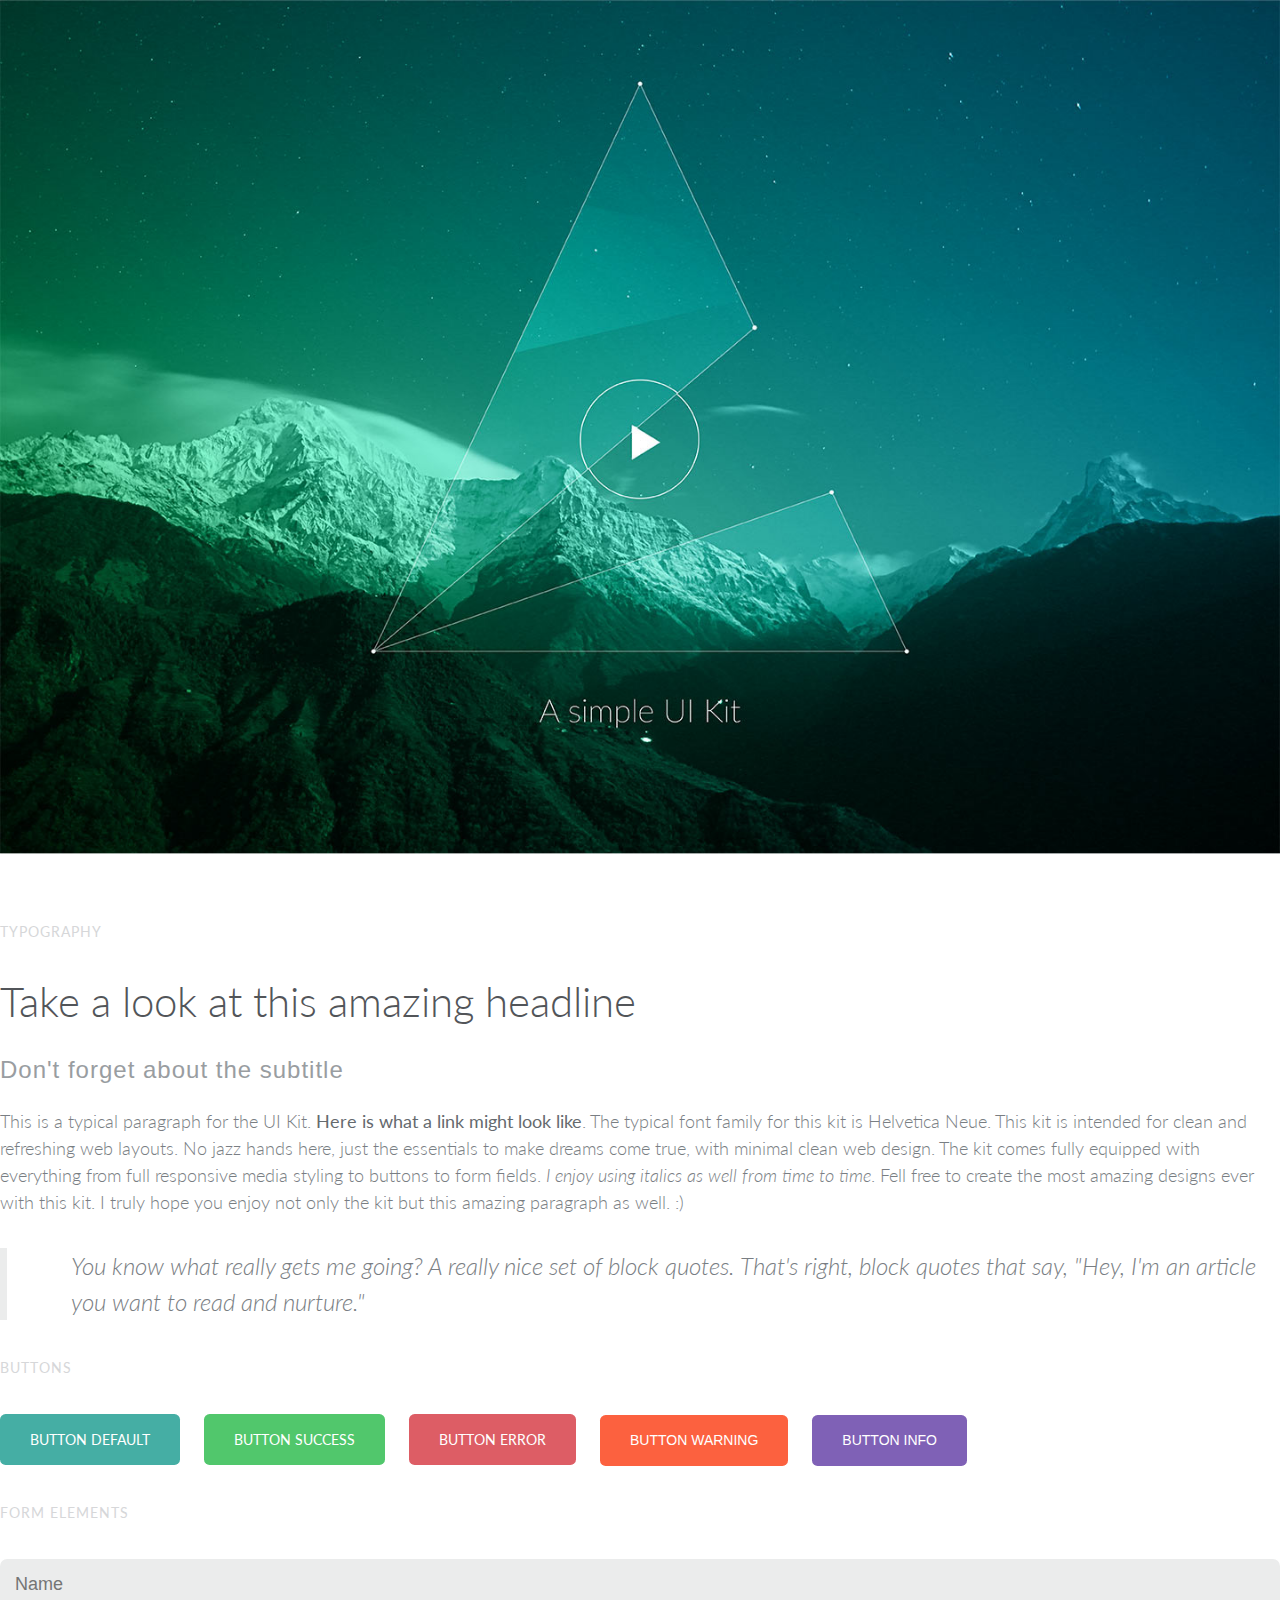
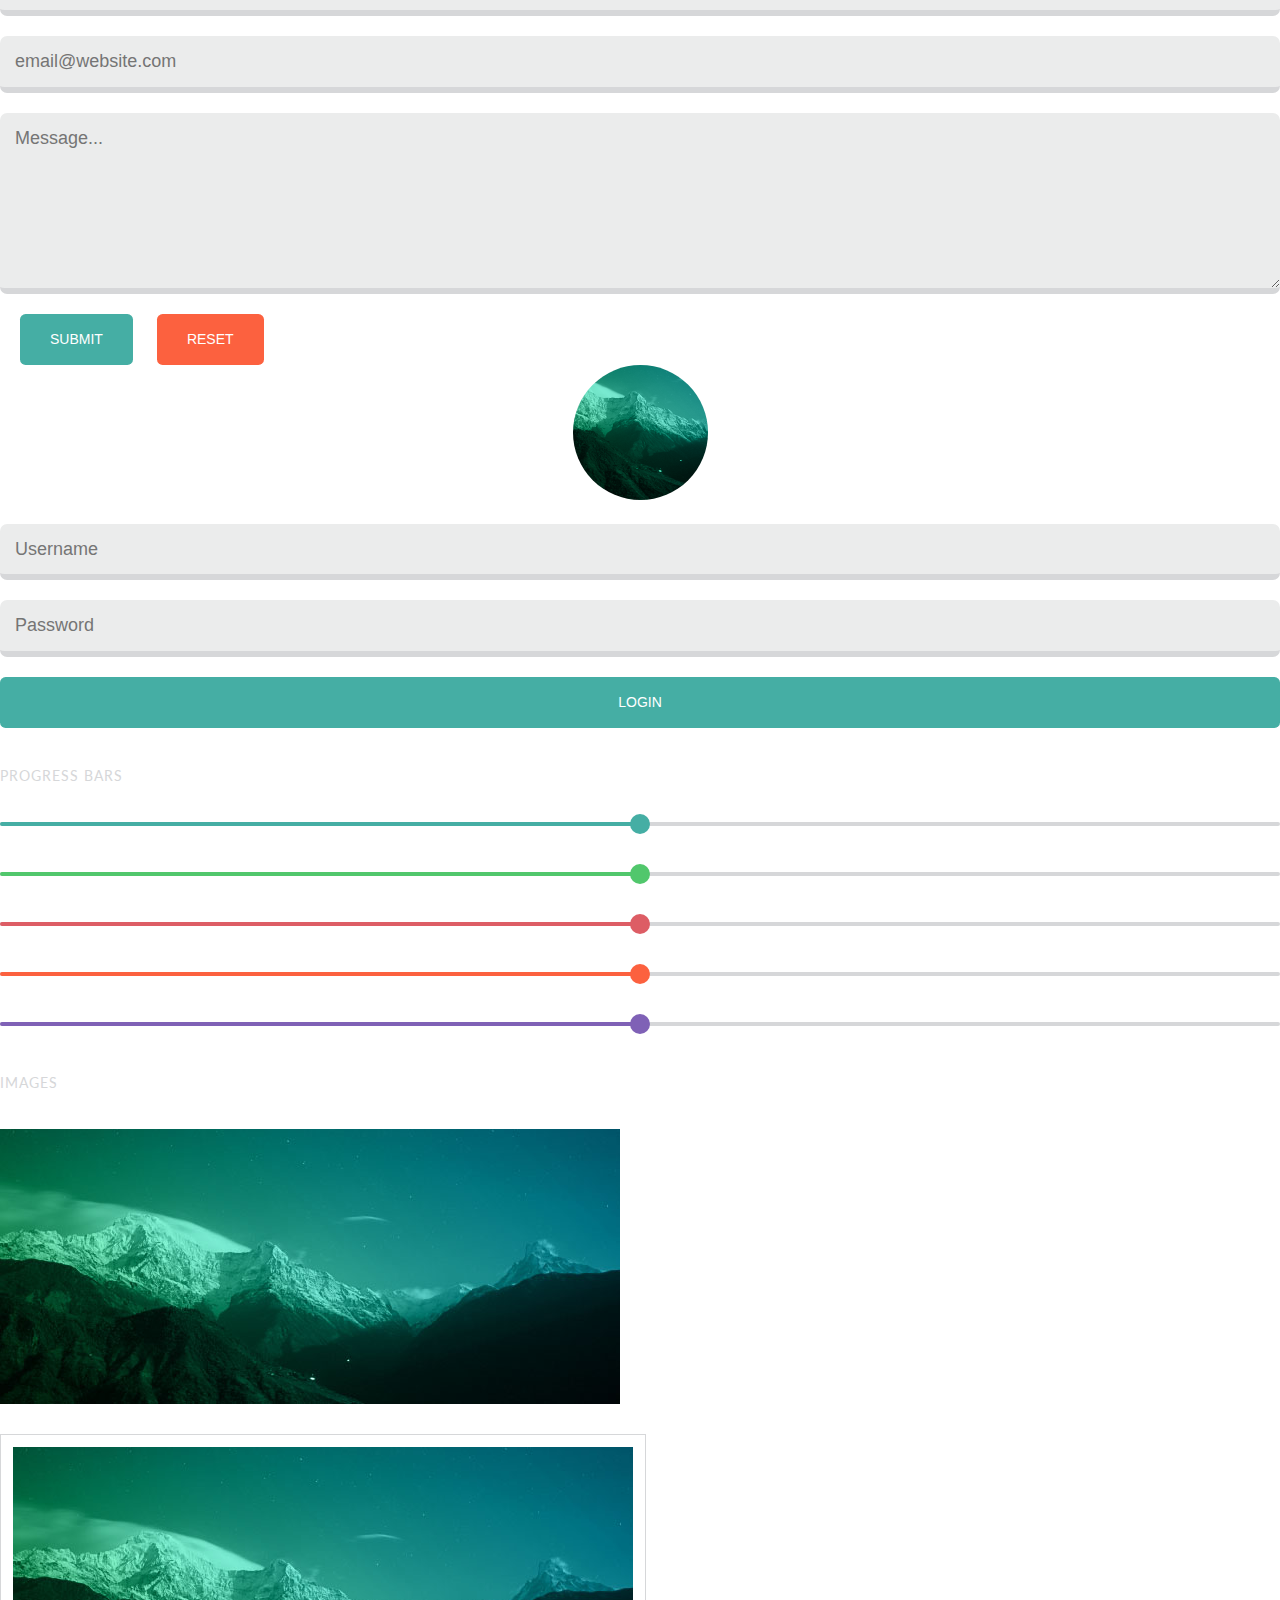
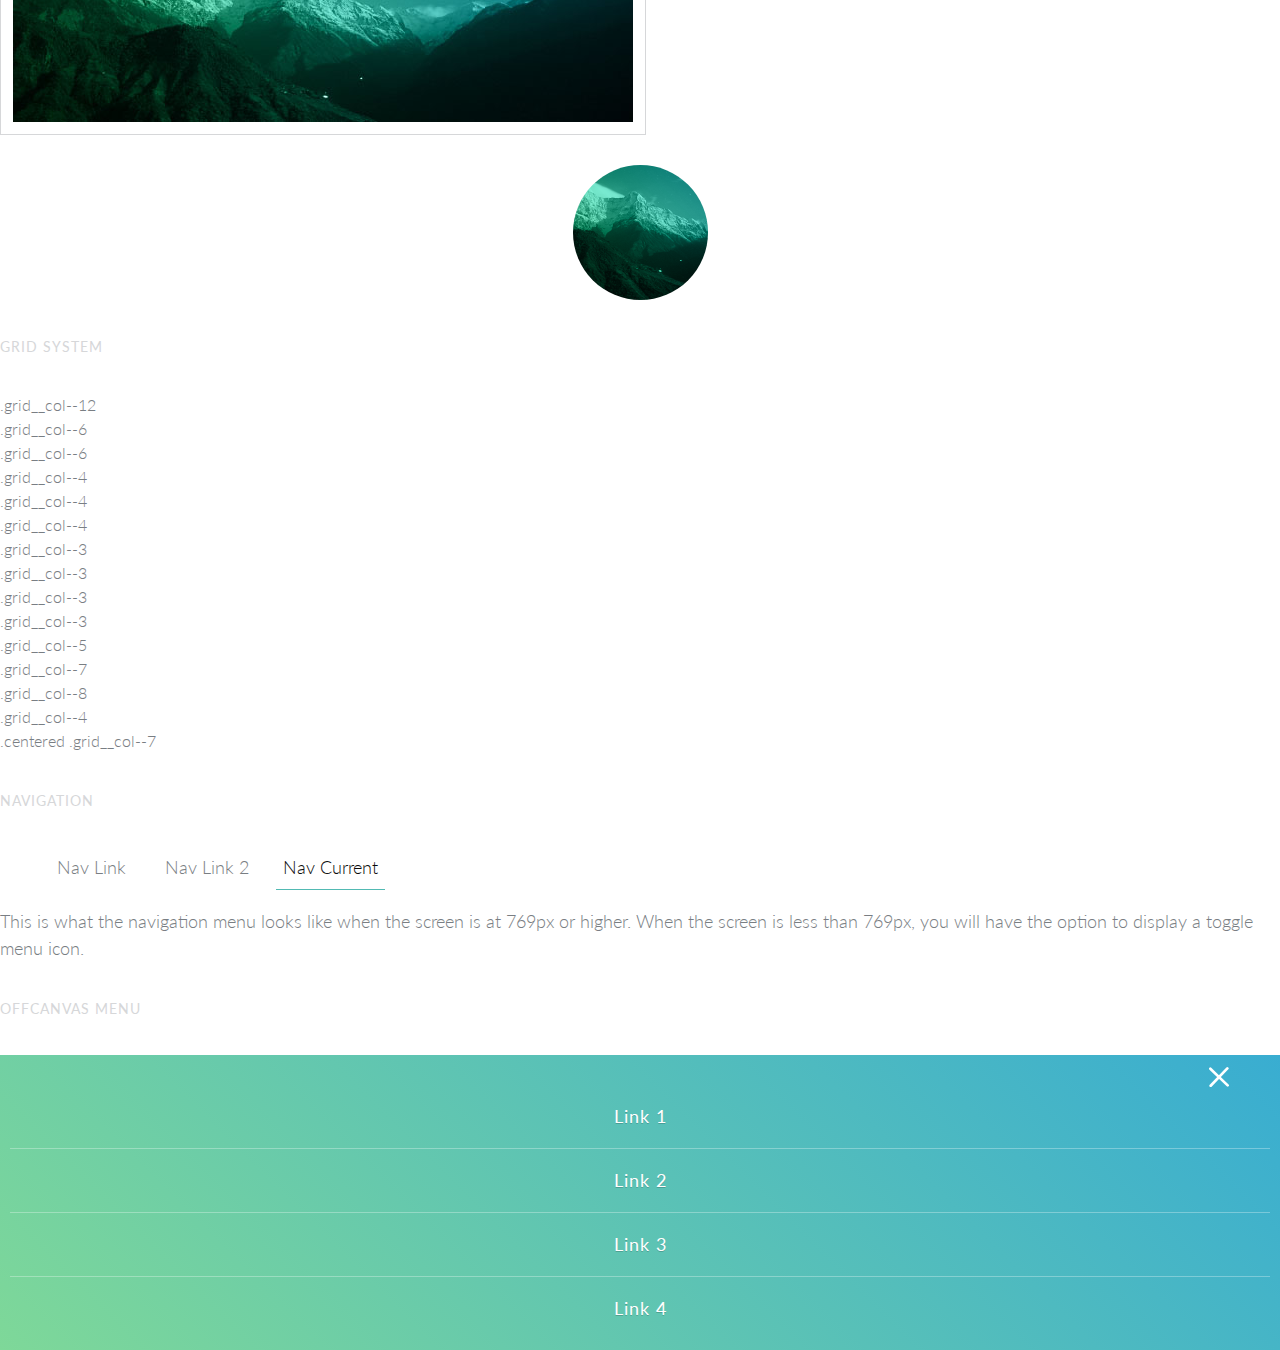
==== 4-compass/index.html @ 2707cbb0 "tp 4 compass : fichiers de demarrage du tp 3" ====
<!DOCTYPE html>
<html>
  <head>
    <title>Poly UI Kit</title>
    <meta name="viewport" content="width=device-width, initial-scale=1">
    <link rel="stylesheet" href="css/application.css">
    <link rel="shortcut icon" href="img/favicon.png">
  </head>
  <body>

    <div class="grid is-hidden-mobile">
      <div class="grid__col--12">
        <img class="img--hero" src="img/hero.jpg" alt="Poly - A simple UI Kit">
      </div>
    </div>

    <h4 id="type" class="grid">Typography</h4>

    <div class="grid">
      <div class="centered grid__col--8">
        <h1 class="headline-primary--grouped">Take a look at this amazing headline</h1>
        <h2 class="headline-secondary--grouped">Don't forget about the subtitle</h2>
        <p>This is a typical paragraph for the UI Kit. <a href="#">Here is what a link might look like</a>. The typical font family for this kit is Helvetica Neue.  This kit is intended for clean and refreshing web layouts. No jazz hands here, just the essentials to make dreams come true, with minimal clean web design. The kit comes fully equipped with everything from full responsive media styling to buttons to form fields. <em>I enjoy using italics as well from time to time</em>. Fell free to create the most amazing designs ever with this kit. I truly hope you enjoy not only the kit but this amazing paragraph as well. :)</p>
        <blockquote>You know what really gets me going? A really nice set of block quotes.  That's right, block quotes that say, "Hey, I'm an article you want to read and nurture."</blockquote>
      </div>
    </div>

    <h4 id="buttons" class="grid">Buttons</h4>

    <div class="grid">
      <div class="grid__col--12">
        <a class="btn--default" href="#">Button Default</a>
        <a class="btn--success" href="#">Button Success</a>
        <a class="btn--error" href="#">Button Error</a>
        <button class="btn--warning">Button Warning</button>
        <button class="btn--info">Button Info</button>
      </div>
    </div>

    <h4 id="forms" class="grid">Form Elements</h4>

    <div class="grid">
      <div class="grid__col--7">
        <form class="form">
          <label class="form__label--hidden" for="name">Name:</label>
          <input class="form__input" type="text" id="name" placeholder="Name">

           <label class="form__label--hidden" for="email">Email:</label>
           <input class="form__input" type="email" id="email" placeholder="email@website.com">

           <label class="form__label--hidden" for="msg">Message:</label>
           <textarea class="form__input" id="msg" placeholder="Message..." rows="7"></textarea>

           <input class="btn--default" type="submit" value="Submit">
           <input class="btn--warning" type="reset" value="Reset">
        </form>
      </div>
      <div class="grid__col--4">
        <img class="img--avatar" src="img/avatar.png" alt="Avatar">
        <form>
          <label class="form__label--hidden" for="username">Username:</label>
          <input class="form__input" type="text" id="username" placeholder="Username">
          <label class="form__label--hidden" for="password">Password:</label>
          <input class="form__input" type="password" id="password" placeholder="Password">
          <input class="form__btn" type="submit" value="Login">
        </form>
      </div>
    </div>

    <h4 id="progbars" class="grid">Progress Bars</h4>

    <div class="grid">
      <div class="grid__col--12">
        <div class="progbar">
          <span class="progbar__status--default"></span>
        </div>
        <div class="progbar">
          <span class="progbar__status--success"></span>
        </div>
        <div class="progbar">
          <span class="progbar__status--error"></span>
        </div>
        <div class="progbar">
          <span class="progbar__status--warning"></span>
        </div>
        <div class="progbar">
          <span class="progbar__status--info"></span>
        </div>
      </div>
    </div>

    <h4 id="images" class="grid">Images</h4>

    <div class="grid">
      <div class="grid__col--5">
        <img src="img/sample.jpg" alt="sample image">
      </div>
      <div class="grid__col--5">
        <img class="img--wrap" src="img/sample.jpg" alt="sample image">
      </div>
      <div class="grid__col--2">
        <img class="img--avatar" src="img/avatar.png" alt="Avatar">
      </div>
    </div>

    <h4 id="grid" class="grid">Grid System</h4>

    <div class="theme__poly">
      <div class="grid">
        <div class="grid__col--12">.grid__col--12</div>
      </div>
      <div class="grid">
        <div class="grid__col--6">.grid__col--6</div>
        <div class="grid__col--6">.grid__col--6</div>
      </div>
      <div class="grid">
        <div class="grid__col--4">.grid__col--4</div>
        <div class="grid__col--4">.grid__col--4</div>
        <div class="grid__col--4">.grid__col--4</div>
      </div>
      <div class="grid">
        <div class="grid__col--3">.grid__col--3</div>
        <div class="grid__col--3">.grid__col--3</div>
        <div class="grid__col--3">.grid__col--3</div>
        <div class="grid__col--3">.grid__col--3</div>
      </div>
      <div class="grid">
        <div class="grid__col--5">.grid__col--5</div>
        <div class="grid__col--7">.grid__col--7</div>
      </div>
      <div class="grid">
        <div class="grid__col--8">.grid__col--8</div>
        <div class="grid__col--4">.grid__col--4</div>
      </div>
      <div class="grid">
        <div class="centered grid__col--7">.centered .grid__col--7</div>
      </div>
    </div>

    <div class="grid">
      <div class="grid__col--7">
        <h4 id="nav">Navigation</h4>
        <ul class="nav" role="navigation">
          <li class="nav__item"><a href="#">Nav Link</a></li>
          <li class="nav__item"><a href="#">Nav Link 2</a>
          <li class="nav__item--current"><a href="#">Nav Current</a></li>
        </ul>
        <p>This is what the navigation menu looks like when the screen is at 769px or higher. When the screen is less than 769px, you will have the option to display a toggle menu icon.</p>
      </div>

      <div class="grid__col--4">
        <h4>Offcanvas Menu</h4>
        <div class="offcanvas">
          <span class="icn--close">
            <b class="srt">close</b>
          </span>
          <ul class="menu" role="navigation">
            <a class="menu__link" href="#">Link 1</a>
            <a class="menu__link" href="#">Link 2</a>
            <a class="menu__link" href="#">Link 3</a>
            <a class="menu__link--end" href="#">Link 4</a>
          </ul>
        </div>
      </div>
    </div>

</html>
---- 4-compass/css/application.css ----
@charset "UTF-8";
/*! normalize.css v7.0.0 | MIT License | github.com/necolas/normalize.css */
/* Document
   ========================================================================== */
/**
 * 1. Correct the line height in all browsers.
 * 2. Prevent adjustments of font size after orientation changes in
 *    IE on Windows Phone and in iOS.
 */
@import url("http://fonts.googleapis.com/css?family=Lato:100,300,400,700,900");
html {
  line-height: 1.15;
  /* 1 */
  -ms-text-size-adjust: 100%;
  /* 2 */
  -webkit-text-size-adjust: 100%;
  /* 2 */ }

/* Sections
   ========================================================================== */
/**
 * Remove the margin in all browsers (opinionated).
 */
body {
  margin: 0; }

/**
 * Add the correct display in IE 9-.
 */
article,
aside,
footer,
header,
nav,
section {
  display: block; }

/**
 * Correct the font size and margin on `h1` elements within `section` and
 * `article` contexts in Chrome, Firefox, and Safari.
 */
h1 {
  font-size: 2em;
  margin: 0.67em 0; }

/* Grouping content
   ========================================================================== */
/**
 * Add the correct display in IE 9-.
 * 1. Add the correct display in IE.
 */
figcaption,
figure,
main {
  /* 1 */
  display: block; }

/**
 * Add the correct margin in IE 8.
 */
figure {
  margin: 1em 40px; }

/**
 * 1. Add the correct box sizing in Firefox.
 * 2. Show the overflow in Edge and IE.
 */
hr {
  box-sizing: content-box;
  /* 1 */
  height: 0;
  /* 1 */
  overflow: visible;
  /* 2 */ }

/**
 * 1. Correct the inheritance and scaling of font size in all browsers.
 * 2. Correct the odd `em` font sizing in all browsers.
 */
pre {
  font-family: monospace, monospace;
  /* 1 */
  font-size: 1em;
  /* 2 */ }

/* Text-level semantics
   ========================================================================== */
/**
 * 1. Remove the gray background on active links in IE 10.
 * 2. Remove gaps in links underline in iOS 8+ and Safari 8+.
 */
a {
  background-color: transparent;
  /* 1 */
  -webkit-text-decoration-skip: objects;
  /* 2 */ }

/**
 * 1. Remove the bottom border in Chrome 57- and Firefox 39-.
 * 2. Add the correct text decoration in Chrome, Edge, IE, Opera, and Safari.
 */
abbr[title] {
  border-bottom: none;
  /* 1 */
  text-decoration: underline;
  /* 2 */
  text-decoration: underline dotted;
  /* 2 */ }

/**
 * Prevent the duplicate application of `bolder` by the next rule in Safari 6.
 */
b,
strong {
  font-weight: inherit; }

/**
 * Add the correct font weight in Chrome, Edge, and Safari.
 */
b,
strong {
  font-weight: bolder; }

/**
 * 1. Correct the inheritance and scaling of font size in all browsers.
 * 2. Correct the odd `em` font sizing in all browsers.
 */
code,
kbd,
samp {
  font-family: monospace, monospace;
  /* 1 */
  font-size: 1em;
  /* 2 */ }

/**
 * Add the correct font style in Android 4.3-.
 */
dfn {
  font-style: italic; }

/**
 * Add the correct background and color in IE 9-.
 */
mark {
  background-color: #ff0;
  color: #000; }

/**
 * Add the correct font size in all browsers.
 */
small {
  font-size: 80%; }

/**
 * Prevent `sub` and `sup` elements from affecting the line height in
 * all browsers.
 */
sub,
sup {
  font-size: 75%;
  line-height: 0;
  position: relative;
  vertical-align: baseline; }

sub {
  bottom: -0.25em; }

sup {
  top: -0.5em; }

/* Embedded content
   ========================================================================== */
/**
 * Add the correct display in IE 9-.
 */
audio,
video {
  display: inline-block; }

/**
 * Add the correct display in iOS 4-7.
 */
audio:not([controls]) {
  display: none;
  height: 0; }

/**
 * Remove the border on images inside links in IE 10-.
 */
img {
  border-style: none; }

/**
 * Hide the overflow in IE.
 */
svg:not(:root) {
  overflow: hidden; }

/* Forms
   ========================================================================== */
/**
 * 1. Change the font styles in all browsers (opinionated).
 * 2. Remove the margin in Firefox and Safari.
 */
button,
input,
optgroup,
select,
textarea {
  font-family: sans-serif;
  /* 1 */
  font-size: 100%;
  /* 1 */
  line-height: 1.15;
  /* 1 */
  margin: 0;
  /* 2 */ }

/**
 * Show the overflow in IE.
 * 1. Show the overflow in Edge.
 */
button,
input {
  /* 1 */
  overflow: visible; }

/**
 * Remove the inheritance of text transform in Edge, Firefox, and IE.
 * 1. Remove the inheritance of text transform in Firefox.
 */
button,
select {
  /* 1 */
  text-transform: none; }

/**
 * 1. Prevent a WebKit bug where (2) destroys native `audio` and `video`
 *    controls in Android 4.
 * 2. Correct the inability to style clickable types in iOS and Safari.
 */
button,
html [type="button"],
[type="reset"],
[type="submit"] {
  -webkit-appearance: button;
  /* 2 */ }

/**
 * Remove the inner border and padding in Firefox.
 */
button::-moz-focus-inner,
[type="button"]::-moz-focus-inner,
[type="reset"]::-moz-focus-inner,
[type="submit"]::-moz-focus-inner {
  border-style: none;
  padding: 0; }

/**
 * Restore the focus styles unset by the previous rule.
 */
button:-moz-focusring,
[type="button"]:-moz-focusring,
[type="reset"]:-moz-focusring,
[type="submit"]:-moz-focusring {
  outline: 1px dotted ButtonText; }

/**
 * Correct the padding in Firefox.
 */
fieldset {
  padding: 0.35em 0.75em 0.625em; }

/**
 * 1. Correct the text wrapping in Edge and IE.
 * 2. Correct the color inheritance from `fieldset` elements in IE.
 * 3. Remove the padding so developers are not caught out when they zero out
 *    `fieldset` elements in all browsers.
 */
legend {
  box-sizing: border-box;
  /* 1 */
  color: inherit;
  /* 2 */
  display: table;
  /* 1 */
  max-width: 100%;
  /* 1 */
  padding: 0;
  /* 3 */
  white-space: normal;
  /* 1 */ }

/**
 * 1. Add the correct display in IE 9-.
 * 2. Add the correct vertical alignment in Chrome, Firefox, and Opera.
 */
progress {
  display: inline-block;
  /* 1 */
  vertical-align: baseline;
  /* 2 */ }

/**
 * Remove the default vertical scrollbar in IE.
 */
textarea {
  overflow: auto; }

/**
 * 1. Add the correct box sizing in IE 10-.
 * 2. Remove the padding in IE 10-.
 */
[type="checkbox"],
[type="radio"] {
  box-sizing: border-box;
  /* 1 */
  padding: 0;
  /* 2 */ }

/**
 * Correct the cursor style of increment and decrement buttons in Chrome.
 */
[type="number"]::-webkit-inner-spin-button,
[type="number"]::-webkit-outer-spin-button {
  height: auto; }

/**
 * 1. Correct the odd appearance in Chrome and Safari.
 * 2. Correct the outline style in Safari.
 */
[type="search"] {
  -webkit-appearance: textfield;
  /* 1 */
  outline-offset: -2px;
  /* 2 */ }

/**
 * Remove the inner padding and cancel buttons in Chrome and Safari on macOS.
 */
[type="search"]::-webkit-search-cancel-button,
[type="search"]::-webkit-search-decoration {
  -webkit-appearance: none; }

/**
 * 1. Correct the inability to style clickable types in iOS and Safari.
 * 2. Change font properties to `inherit` in Safari.
 */
::-webkit-file-upload-button {
  -webkit-appearance: button;
  /* 1 */
  font: inherit;
  /* 2 */ }

/* Interactive
   ========================================================================== */
/*
 * Add the correct display in IE 9-.
 * 1. Add the correct display in Edge, IE, and Firefox.
 */
details,
menu {
  display: block; }

/*
 * Add the correct display in all browsers.
 */
summary {
  display: list-item; }

/* Scripting
   ========================================================================== */
/**
 * Add the correct display in IE 9-.
 */
canvas {
  display: inline-block; }

/**
 * Add the correct display in IE.
 */
template {
  display: none; }

/* Hidden
   ========================================================================== */
/**
 * Add the correct display in IE 10-.
 */
[hidden] {
  display: none; }

* {
  -moz-box-sizing: border-box;
  box-sizing: border-box; }

/**
 * Mon intégration
 */
body {
  font-family: 'Lato', 'Helvetica Neue', Helvetica, Arial, sans-serif;
  color: #797e83;
  line-height: 1.5;
  font-size: 16px;
  font-weight: 300; }

h4 {
  margin-top: 2.625em;
  margin-bottom: 2.57143em;
  color: #d6d7d9;
  text-transform: uppercase;
  letter-spacing: 1px;
  font-weight: 400;
  font-size: 0.875em; }

h1 {
  color: #525559;
  font-weight: 300;
  font-size: 2.625em;
  line-height: 1.09524;
  margin-top: 0; }

h2 {
  color: #999da1;
  letter-spacing: 1px;
  font-weight: 100;
  font-size: 1.5em;
  font-family: "Helvetica Neue", Helvetica, Arial, sans-serif; }

p {
  font-size: 1.125em; }

a {
  color: #656a6e;
  text-decoration: none;
  font-weight: 400; }

blockquote {
  margin: 1.33333em 0;
  padding: 0 0 0 5%;
  border-left: 0.33333em solid #ebecec;
  font-size: 1.5em;
  font-style: italic; }

.btn--default, .btn--success, .btn--error, .btn--warning, .btn--info {
  display: inline-block;
  line-height: 1.5;
  padding: 15px 30px;
  border: 0;
  border-radius: 0.4em;
  color: #fff;
  text-transform: uppercase;
  font-size: 0.875em;
  font-weight: 400;
  transition: opacity 0.3s;
  cursor: pointer; }
  .btn--default:hover, .btn--success:hover, .btn--error:hover, .btn--warning:hover, .btn--info:hover {
    opacity: .75; }
  .btn--default:nth-child(n+2), .btn--success:nth-child(n+2), .btn--error:nth-child(n+2), .btn--warning:nth-child(n+2), .btn--info:nth-child(n+2) {
    margin-left: 20px; }
.btn--default {
  background-color: #45aea4; }
.btn--success {
  background-color: #51c76c; }
.btn--error {
  background-color: #dd5d65; }
.btn--warning {
  background-color: #fc613f; }
.btn--info {
  background-color: #7f61b6; }

form .form__btn {
  display: inline-block;
  line-height: 1.5;
  padding: 15px 30px;
  border: 0;
  border-radius: 0.4em;
  color: #fff;
  text-transform: uppercase;
  font-size: 0.875em;
  font-weight: 400;
  transition: opacity 0.3s;
  cursor: pointer;
  background-color: #45aea4;
  width: 100%; }
  form .form__btn:hover {
    opacity: .75; }
form .form__label--hidden {
  display: none; }
form .form__input {
  font-weight: 300;
  display: block;
  padding: 15px;
  width: 100%;
  outline: 0;
  border: 0;
  font-size: 1.125em;
  margin-bottom: 1.11111em;
  border-bottom: 6px solid #d6d7d9;
  border-radius: 0.4em;
  background: #ebecec;
  color: black; }

.progbar {
  height: 4px;
  border-radius: 2px;
  background: #d6d7d9;
  position: relative;
  margin-bottom: 2.875em; }
  .progbar span {
    display: block;
    width: 50%;
    height: 100%;
    border-radius: inherit;
    position: relative; }
    .progbar span:after {
      display: block;
      content: '';
      position: absolute;
      width: 20px;
      height: 20px;
      border-radius: 50%;
      right: -10px;
      top: -8px; }
    .progbar span.progbar__status--default {
      background-color: #45aea4; }
      .progbar span.progbar__status--default::after {
        background-color: #45aea4; }
    .progbar span.progbar__status--success {
      background-color: #51c76c; }
      .progbar span.progbar__status--success:after {
        background-color: #51c76c; }
    .progbar span.progbar__status--error {
      background-color: #dd5d65; }
      .progbar span.progbar__status--error:after {
        background-color: #dd5d65; }
    .progbar span.progbar__status--warning {
      background-color: #fc613f; }
      .progbar span.progbar__status--warning:after {
        background-color: #fc613f; }
    .progbar span.progbar__status--info {
      background-color: #7f61b6; }
      .progbar span.progbar__status--info:after {
        background-color: #7f61b6; }

img {
  margin-bottom: 1.5em;
  max-width: 100%;
  height: auto; }
  img.img--wrap {
    border: 1px solid #d6d7d9;
    padding: 0.75em; }
  img.img--avatar {
    display: block;
    margin-left: auto;
    margin-right: auto;
    border-radius: 50%; }

.nav__item, .nav__item--current {
  display: inline-block;
  margin: 0 0.625em; }
  .nav__item a, .nav__item--current a {
    color: #797e83;
    font-weight: 300;
    text-align: center;
    font-size: 1.125em;
    display: block;
    padding: 0.4em;
    border-bottom: 1px solid transparent; }
    .nav__item a:hover, .nav__item--current a:hover {
      color: #0b0b0b;
      border-color: #52bab3; }

.nav__item--current a {
  color: #0b0b0b;
  border-color: #52bab3; }

.offcanvas {
  position: relative;
  padding: 0.625em;
  letter-spacing: 1px;
  background: #39add1;
  background: linear-gradient(45deg, rgba(94, 206, 127, 0.8) 0%, #39add1 100%); }
  .offcanvas .icn--close {
    line-height: 0;
    cursor: pointer;
    background-image: url(../img/icn-close.svg);
    background-repeat: no-repeat;
    width: 20px;
    height: 20px;
    display: block;
    position: absolute;
    right: 4%;
    top: 4%; }
    .offcanvas .icn--close .srt {
      border: 0;
      clip: rect(0 0 0 0);
      height: 1px;
      margin: -1px;
      overflow: hidden;
      padding: 0;
      position: absolute;
      width: 1px; }
  .offcanvas ul, .offcanvas li {
    margin: 0;
    padding: 0;
    list-style-type: none; }
  .offcanvas .menu {
    margin-top: 1.25em; }
    .offcanvas .menu .menu__link {
      border-bottom: solid 1px rgba(255, 255, 255, 0.3); }
    .offcanvas .menu .menu__link, .offcanvas .menu .menu__link--end {
      display: block;
      padding-top: 1em;
      padding-bottom: 1em;
      color: #fff;
      text-align: center;
      text-shadow: 0 1px rgba(11, 11, 11, 0.2);
      font-size: 1.125em; }

/*# sourceMappingURL=application.css.map */
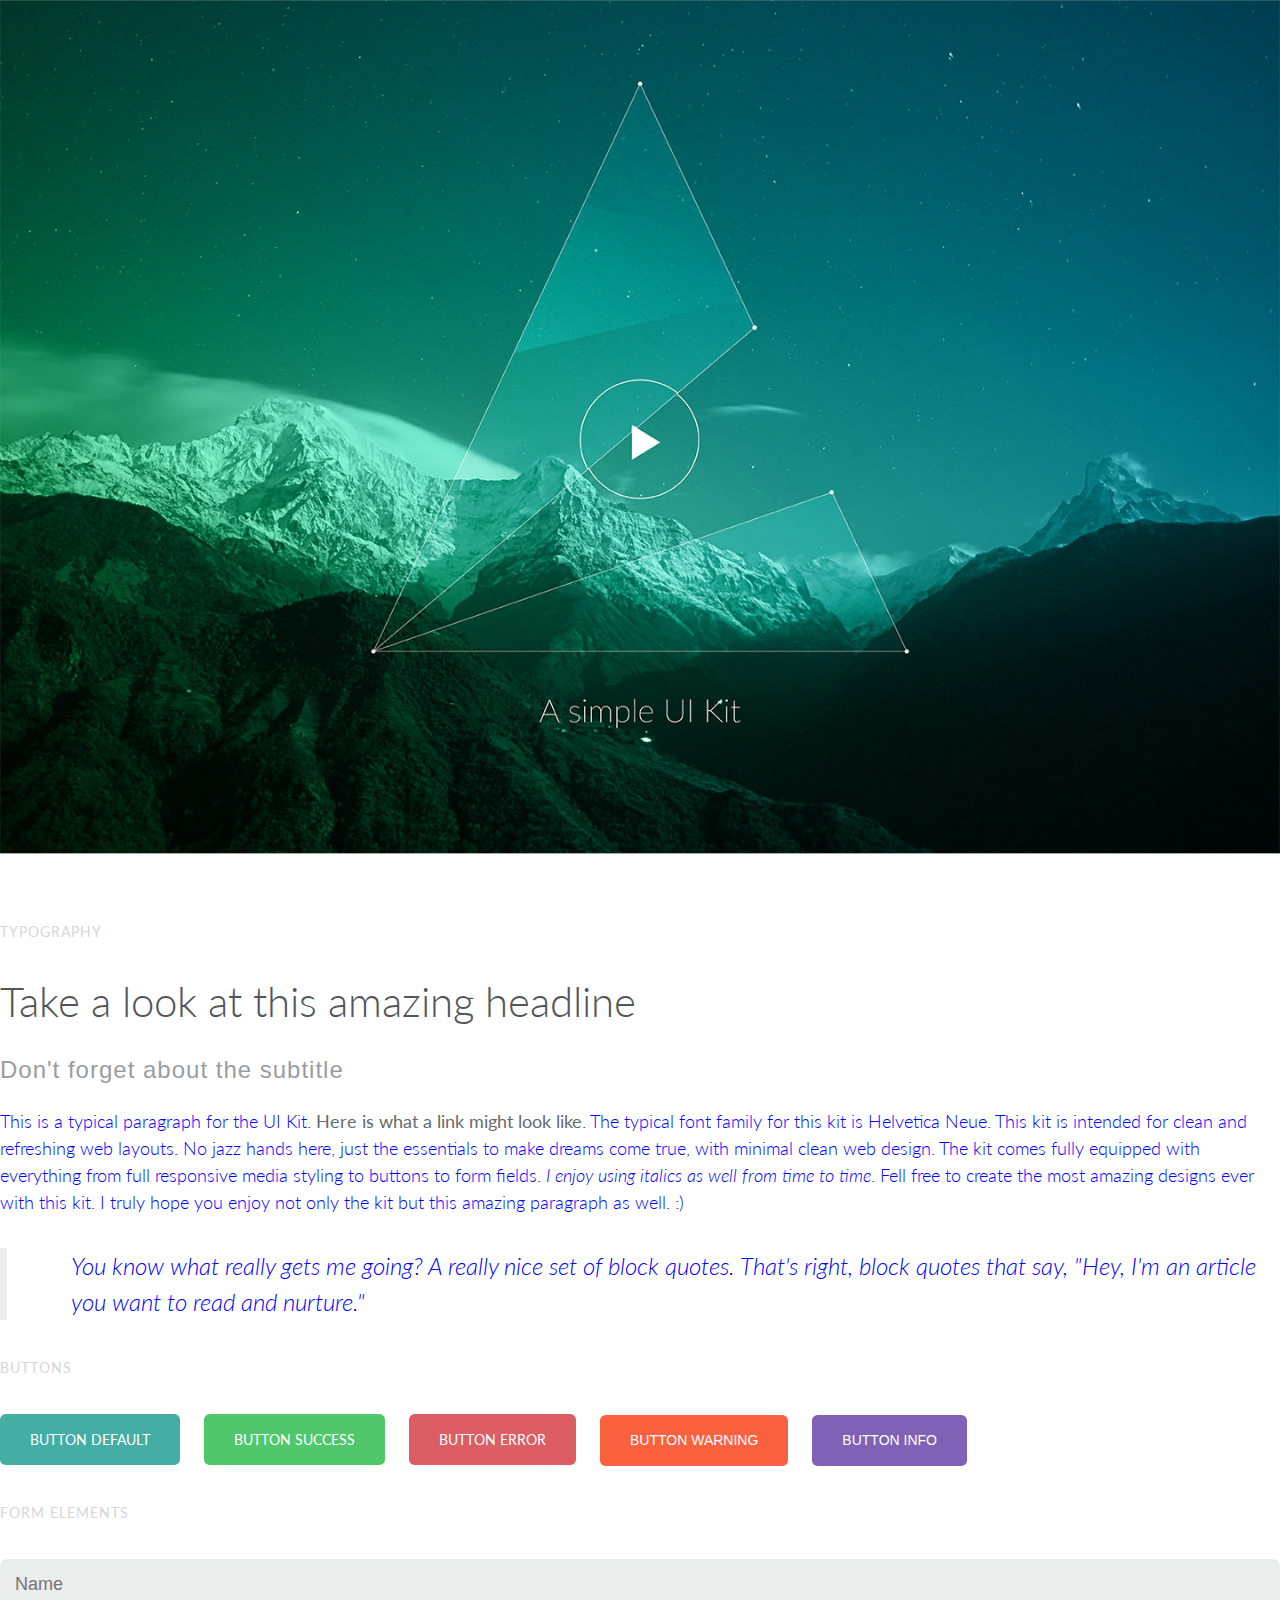
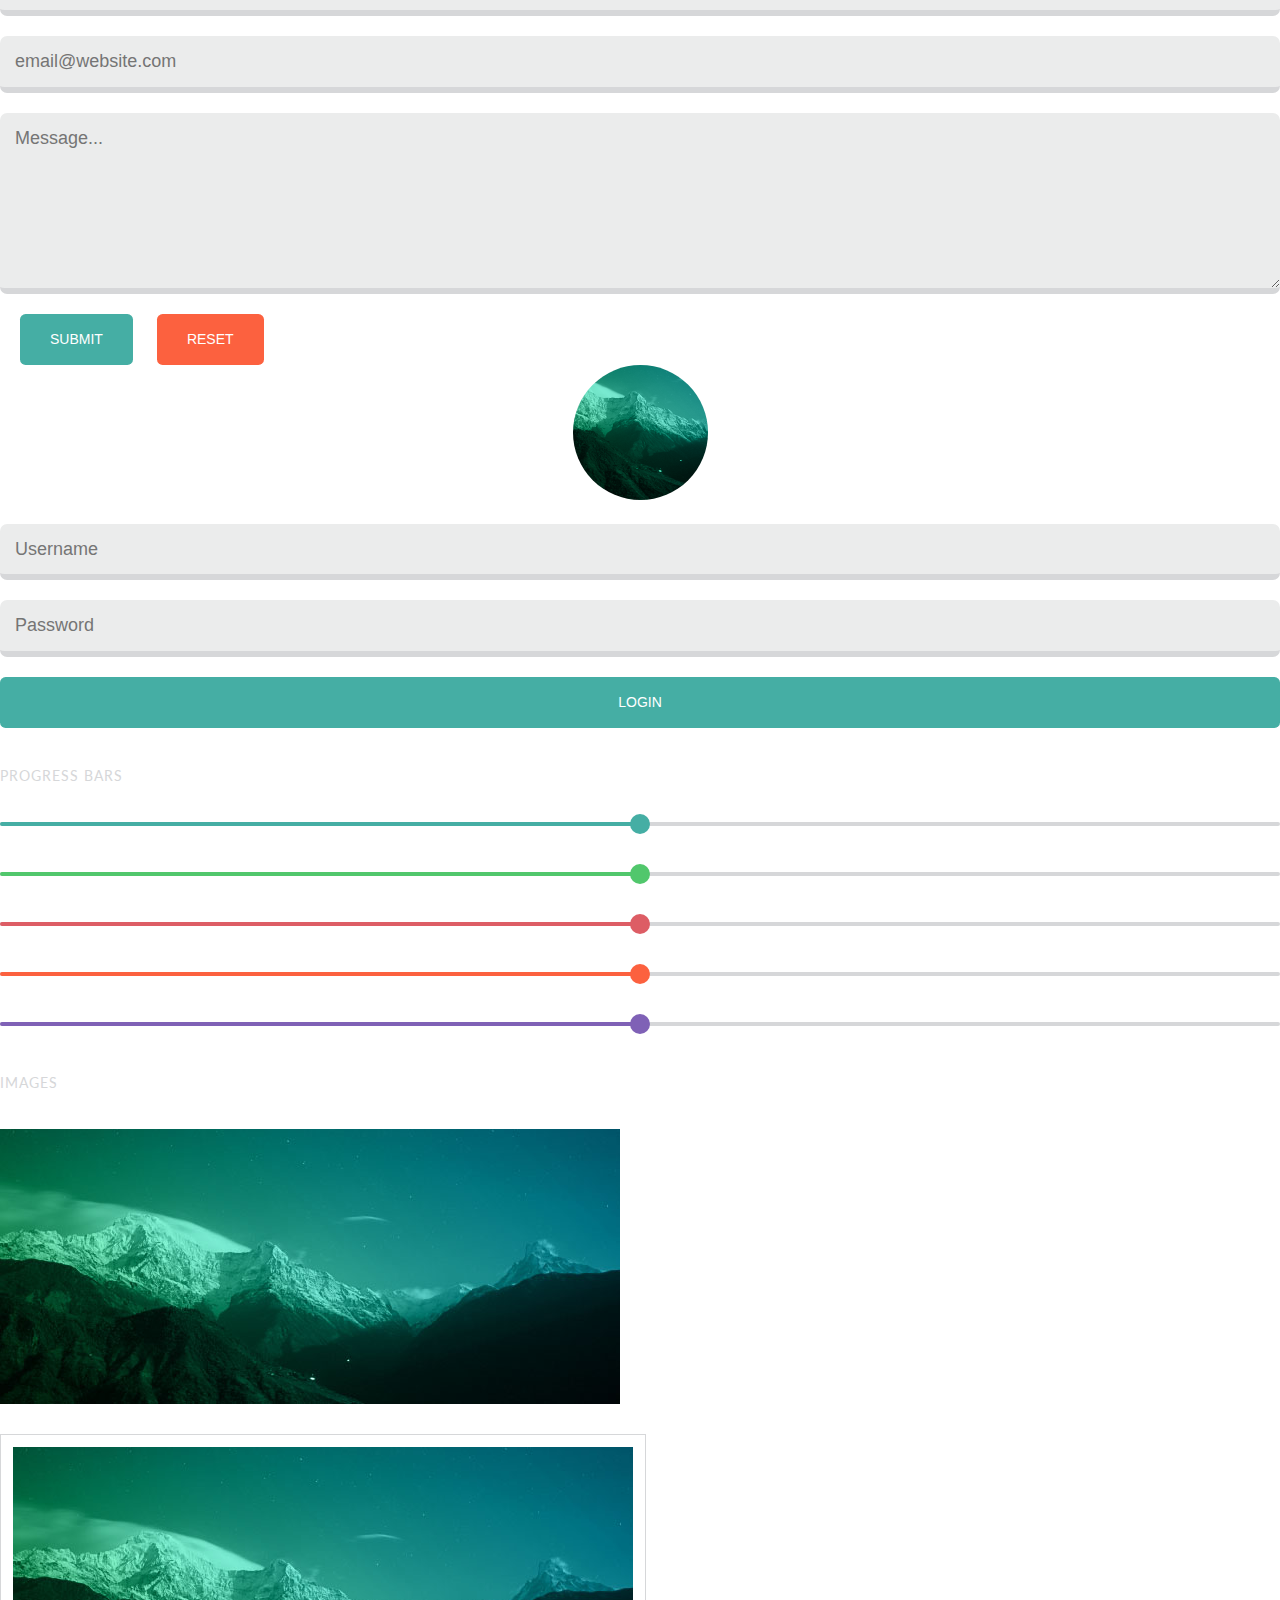
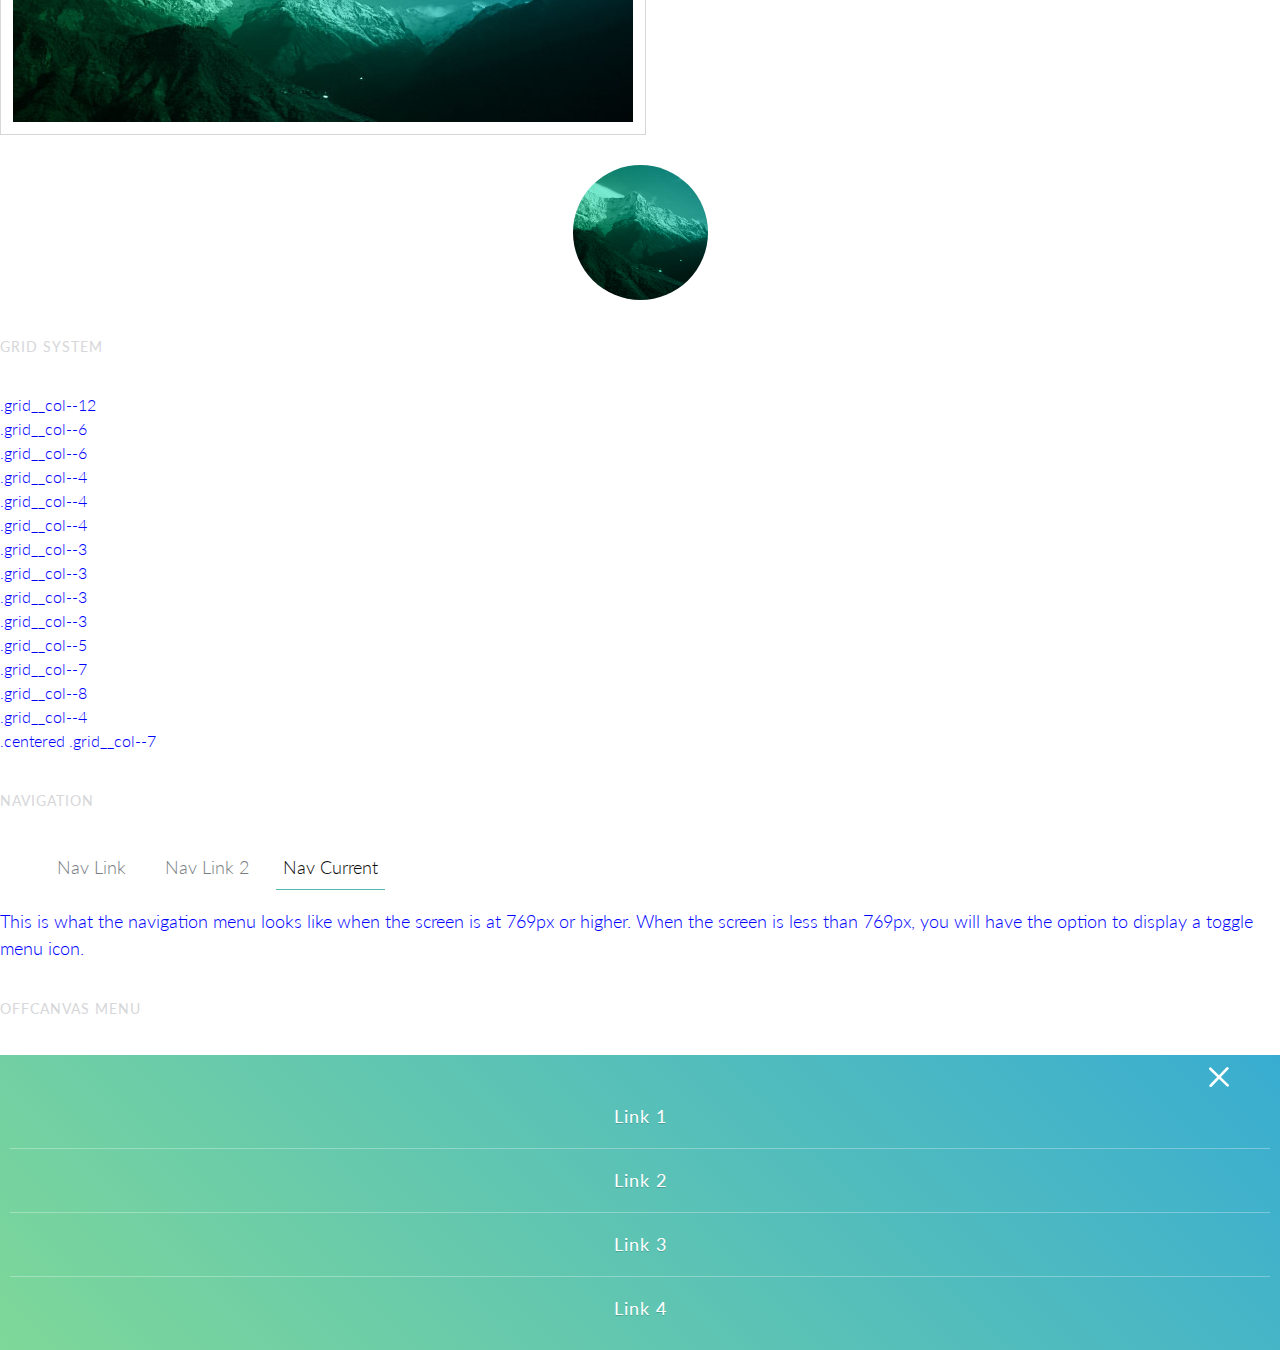
==== commit fdcc8d72: "demarrage du tp4 (corrige du tp3)" ====
--- a/4-compass/index.html
+++ b/4-compass/index.html
@@ -6,7 +6,7 @@
     <link rel="stylesheet" href="css/application.css">
     <link rel="shortcut icon" href="img/favicon.png">
   </head>
-  <body>
+  <body class="theme-default">
 
     <div class="grid is-hidden-mobile">
       <div class="grid__col--12">
--- a/4-compass/css/application.css
+++ b/4-compass/css/application.css
@@ -1,4 +1,4 @@
-@charset "UTF-8";
+@import url("http://fonts.googleapis.com/css?family=Lato:100,300,400,700,900");
 /*! normalize.css v7.0.0 | MIT License | github.com/necolas/normalize.css */
 /* Document
    ========================================================================== */
@@ -7,7 +7,6 @@
  * 2. Prevent adjustments of font size after orientation changes in
  *    IE on Windows Phone and in iOS.
  */
-@import url("http://fonts.googleapis.com/css?family=Lato:100,300,400,700,900");
 html {
   line-height: 1.15;
   /* 1 */
@@ -395,9 +394,6 @@
   -moz-box-sizing: border-box;
   box-sizing: border-box; }
 
-/**
- * Mon intégration
- */
 body {
   font-family: 'Lato', 'Helvetica Neue', Helvetica, Arial, sans-serif;
   color: #797e83;
@@ -444,7 +440,10 @@
   font-style: italic; }
 
 .btn--default, .btn--success, .btn--error, .btn--warning, .btn--info {
-  display: inline-block;
+  display: block;
+  text-align: center;
+  width: 100%;
+  margin-bottom: 10px;
   line-height: 1.5;
   padding: 15px 30px;
   border: 0;
@@ -457,21 +456,42 @@
   cursor: pointer; }
   .btn--default:hover, .btn--success:hover, .btn--error:hover, .btn--warning:hover, .btn--info:hover {
     opacity: .75; }
-  .btn--default:nth-child(n+2), .btn--success:nth-child(n+2), .btn--error:nth-child(n+2), .btn--warning:nth-child(n+2), .btn--info:nth-child(n+2) {
-    margin-left: 20px; }
-.btn--default {
+  @media screen and (min-width: 769px) {
+    .btn--default, .btn--success, .btn--error, .btn--warning, .btn--info {
+      margin-bottom: 0;
+      display: inline-block;
+      width: auto; }
+      .btn--default:nth-child(n+2), .btn--success:nth-child(n+2), .btn--error:nth-child(n+2), .btn--warning:nth-child(n+2), .btn--info:nth-child(n+2) {
+        margin-left: 20px; } }
+
+.theme-default .btn--default {
   background-color: #45aea4; }
-.btn--success {
+.theme-alternative .btn--default {
+  background-color: #00b8f3; }
+
+.theme-default .btn--success {
   background-color: #51c76c; }
-.btn--error {
+.theme-alternative .btn--success {
+  background-color: #19ff99; }
+
+.theme-default .btn--error {
   background-color: #dd5d65; }
-.btn--warning {
+.theme-alternative .btn--error {
+  background-color: #ff703b; }
+
+.theme-default .btn--warning {
   background-color: #fc613f; }
-.btn--info {
+.theme-alternative .btn--warning {
+  background-color: #ffa03c; }
+
+.theme-default .btn--info {
   background-color: #7f61b6; }
+.theme-alternative .btn--info {
+  background-color: #b618ff; }
 
 form .form__btn {
-  display: inline-block;
+  display: block;
+  width: 100%;
   line-height: 1.5;
   padding: 15px 30px;
   border: 0;
@@ -481,11 +501,13 @@
   font-size: 0.875em;
   font-weight: 400;
   transition: opacity 0.3s;
-  cursor: pointer;
-  background-color: #45aea4;
-  width: 100%; }
+  cursor: pointer; }
   form .form__btn:hover {
     opacity: .75; }
+  .theme-default form .form__btn {
+    background-color: #45aea4; }
+  .theme-alternative form .form__btn {
+    background-color: #00b8f3; }
 form .form__label--hidden {
   display: none; }
 form .form__input {
@@ -523,26 +545,46 @@
       border-radius: 50%;
       right: -10px;
       top: -8px; }
-    .progbar span.progbar__status--default {
-      background-color: #45aea4; }
-      .progbar span.progbar__status--default::after {
-        background-color: #45aea4; }
-    .progbar span.progbar__status--success {
-      background-color: #51c76c; }
-      .progbar span.progbar__status--success:after {
-        background-color: #51c76c; }
-    .progbar span.progbar__status--error {
-      background-color: #dd5d65; }
-      .progbar span.progbar__status--error:after {
-        background-color: #dd5d65; }
-    .progbar span.progbar__status--warning {
-      background-color: #fc613f; }
-      .progbar span.progbar__status--warning:after {
-        background-color: #fc613f; }
-    .progbar span.progbar__status--info {
-      background-color: #7f61b6; }
-      .progbar span.progbar__status--info:after {
-        background-color: #7f61b6; }
+  .theme-default .progbar .progbar__status--default {
+    background-color: #45aea4; }
+  .theme-alternative .progbar .progbar__status--default {
+    background-color: #00b8f3; }
+  .theme-default .progbar .progbar__status--success {
+    background-color: #51c76c; }
+  .theme-alternative .progbar .progbar__status--success {
+    background-color: #19ff99; }
+  .theme-default .progbar .progbar__status--error {
+    background-color: #dd5d65; }
+  .theme-alternative .progbar .progbar__status--error {
+    background-color: #ff703b; }
+  .theme-default .progbar .progbar__status--warning {
+    background-color: #fc613f; }
+  .theme-alternative .progbar .progbar__status--warning {
+    background-color: #ffa03c; }
+  .theme-default .progbar .progbar__status--info {
+    background-color: #7f61b6; }
+  .theme-alternative .progbar .progbar__status--info {
+    background-color: #b618ff; }
+  .theme-default .progbar .progbar__status--default:after {
+    background-color: #45aea4; }
+  .theme-alternative .progbar .progbar__status--default:after {
+    background-color: #00b8f3; }
+  .theme-default .progbar .progbar__status--success:after {
+    background-color: #51c76c; }
+  .theme-alternative .progbar .progbar__status--success:after {
+    background-color: #19ff99; }
+  .theme-default .progbar .progbar__status--error:after {
+    background-color: #dd5d65; }
+  .theme-alternative .progbar .progbar__status--error:after {
+    background-color: #ff703b; }
+  .theme-default .progbar .progbar__status--warning:after {
+    background-color: #fc613f; }
+  .theme-alternative .progbar .progbar__status--warning:after {
+    background-color: #ffa03c; }
+  .theme-default .progbar .progbar__status--info:after {
+    background-color: #7f61b6; }
+  .theme-alternative .progbar .progbar__status--info:after {
+    background-color: #b618ff; }
 
 img {
   margin-bottom: 1.5em;
@@ -568,11 +610,8 @@
     display: block;
     padding: 0.4em;
     border-bottom: 1px solid transparent; }
-    .nav__item a:hover, .nav__item--current a:hover {
-      color: #0b0b0b;
-      border-color: #52bab3; }
-
-.nav__item--current a {
+
+.nav__item a:hover, .nav__item--current a:hover, .nav__item--current a {
   color: #0b0b0b;
   border-color: #52bab3; }
 
@@ -619,4 +658,7 @@
       text-shadow: 0 1px rgba(11, 11, 11, 0.2);
       font-size: 1.125em; }
 
+body {
+  color: blue; }
+
 /*# sourceMappingURL=application.css.map */
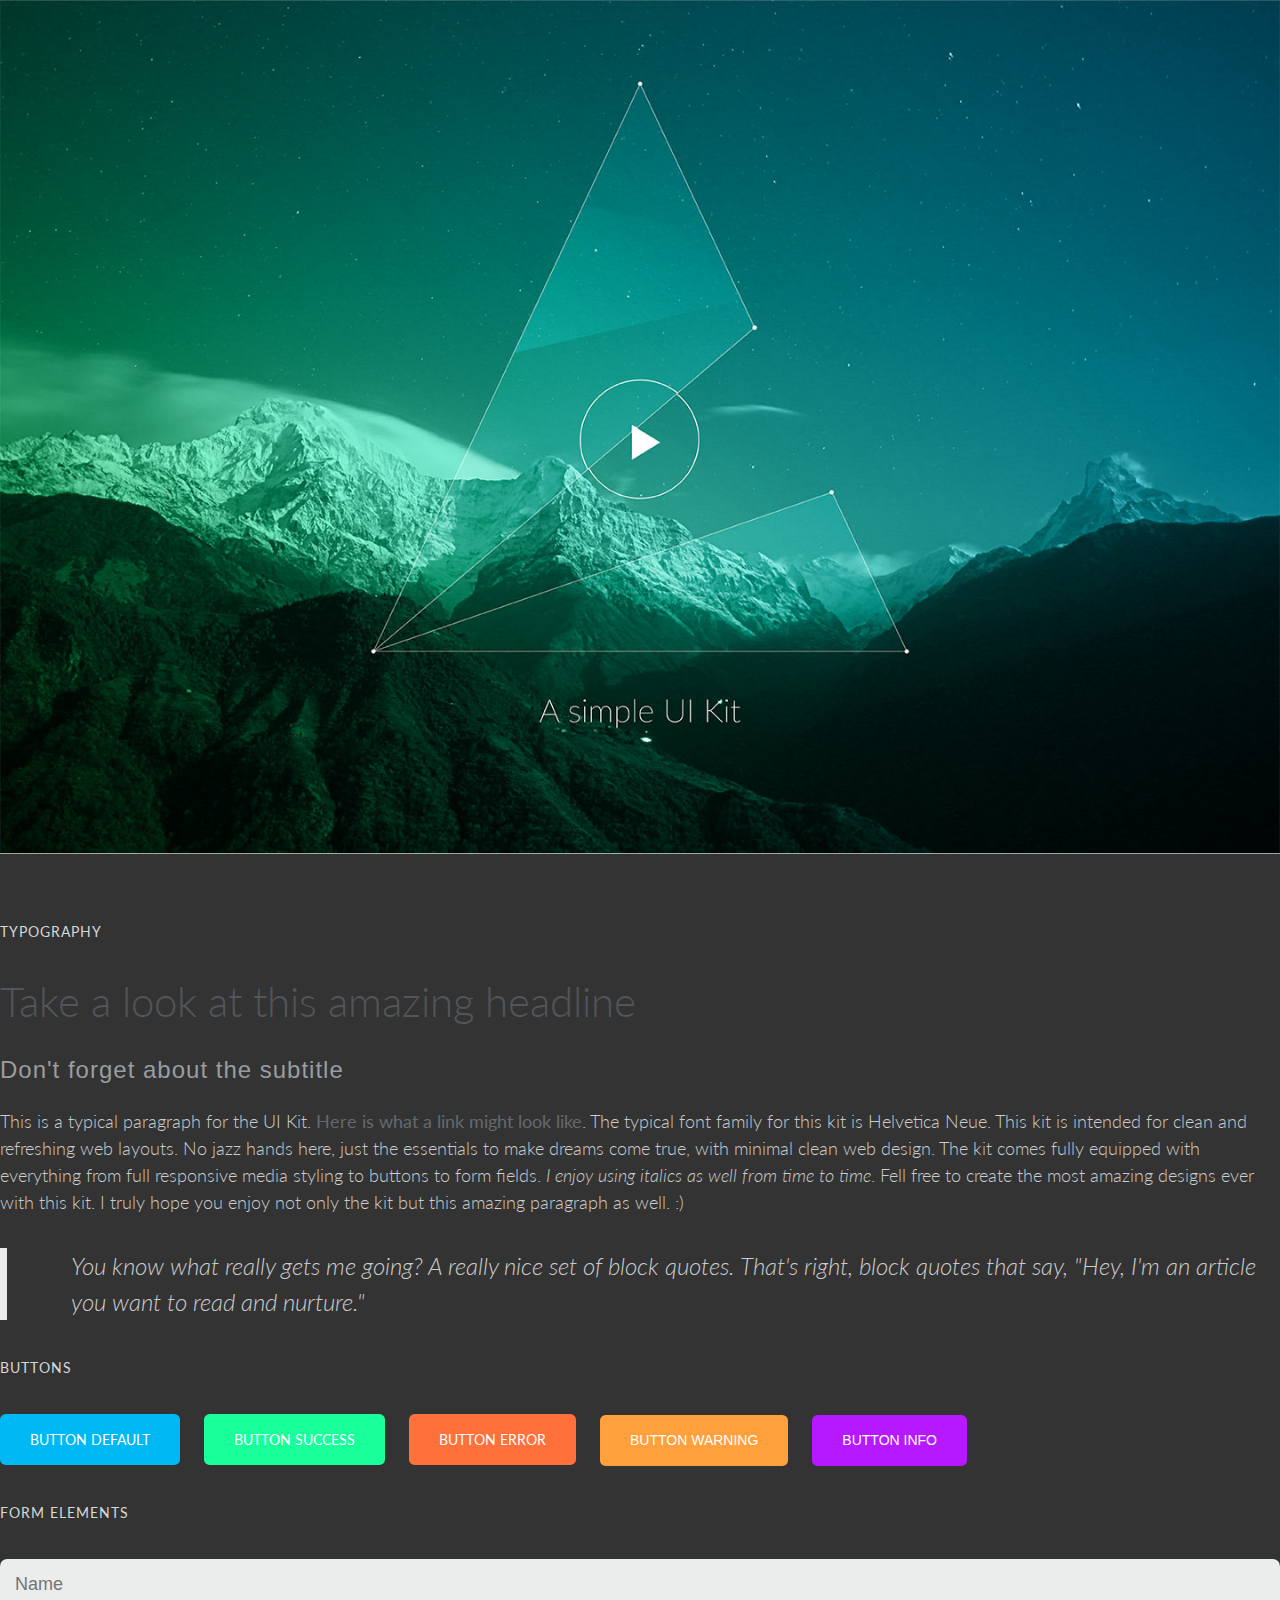
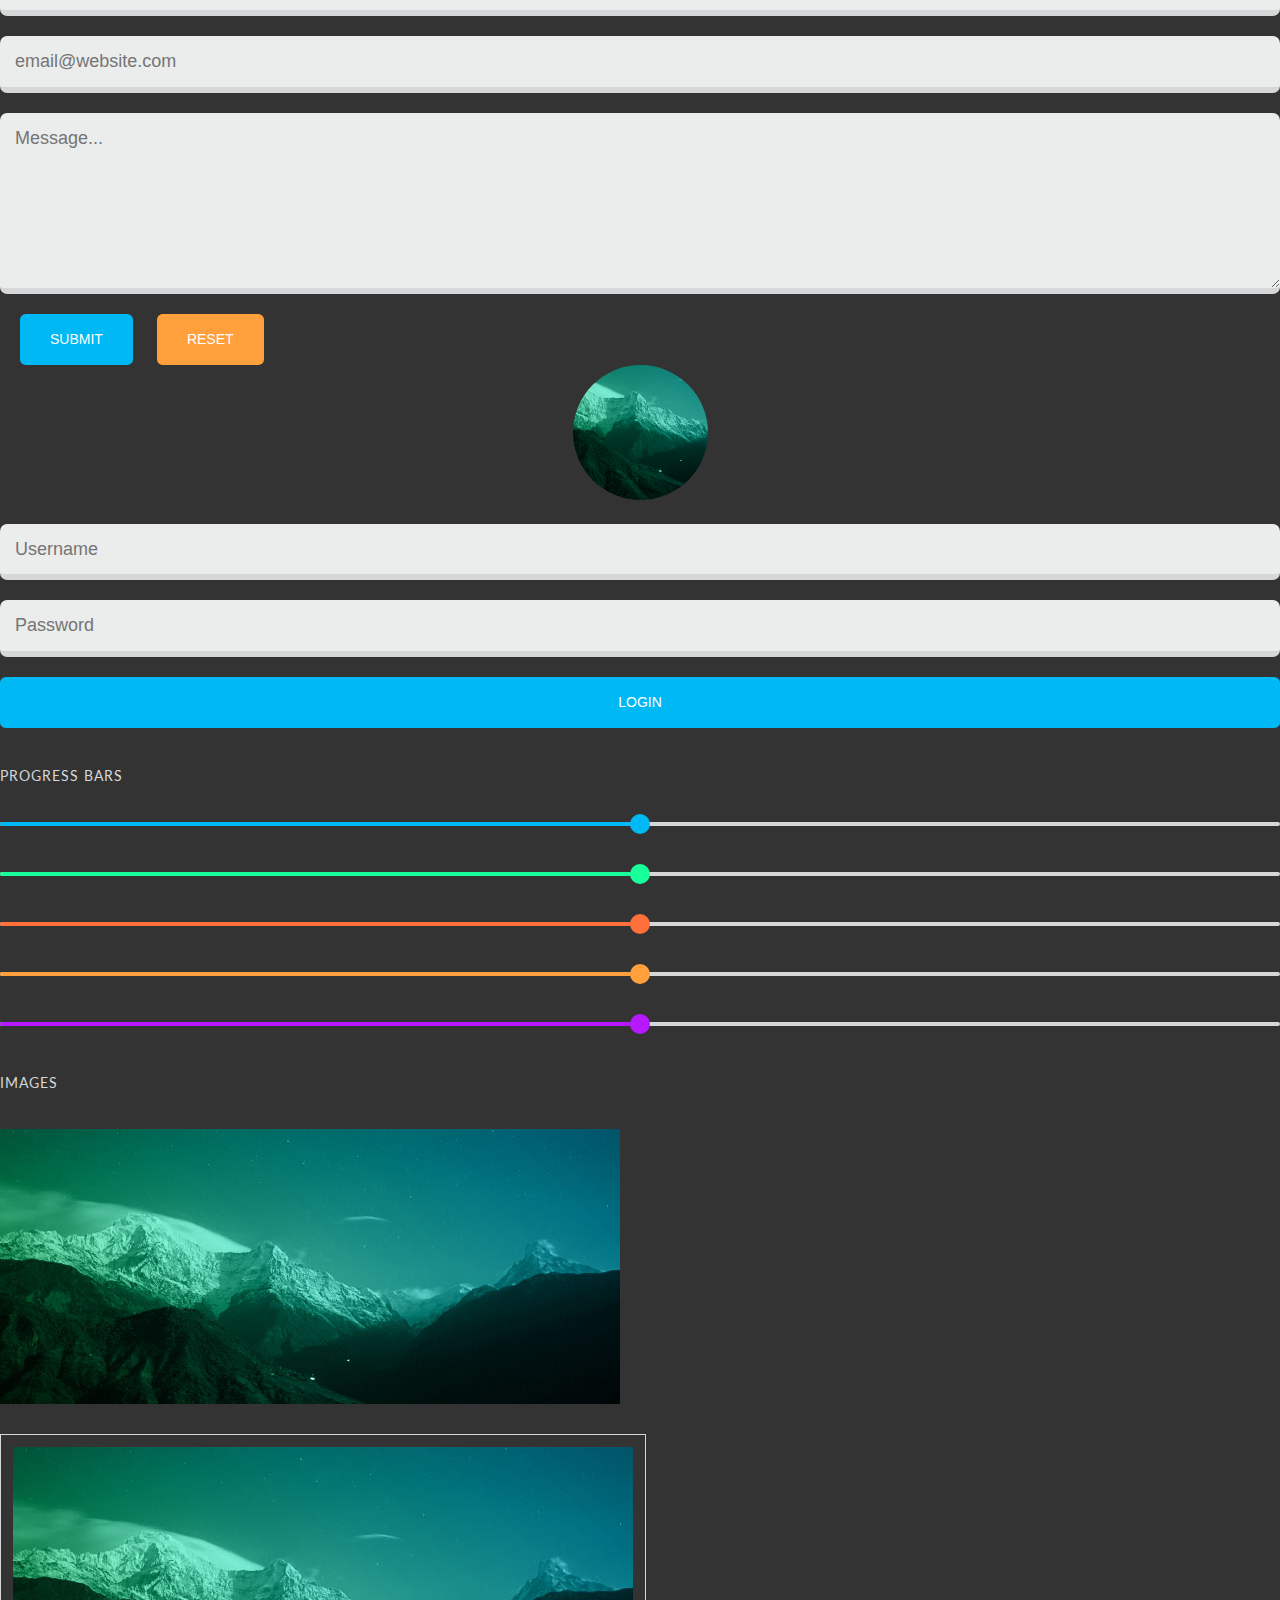
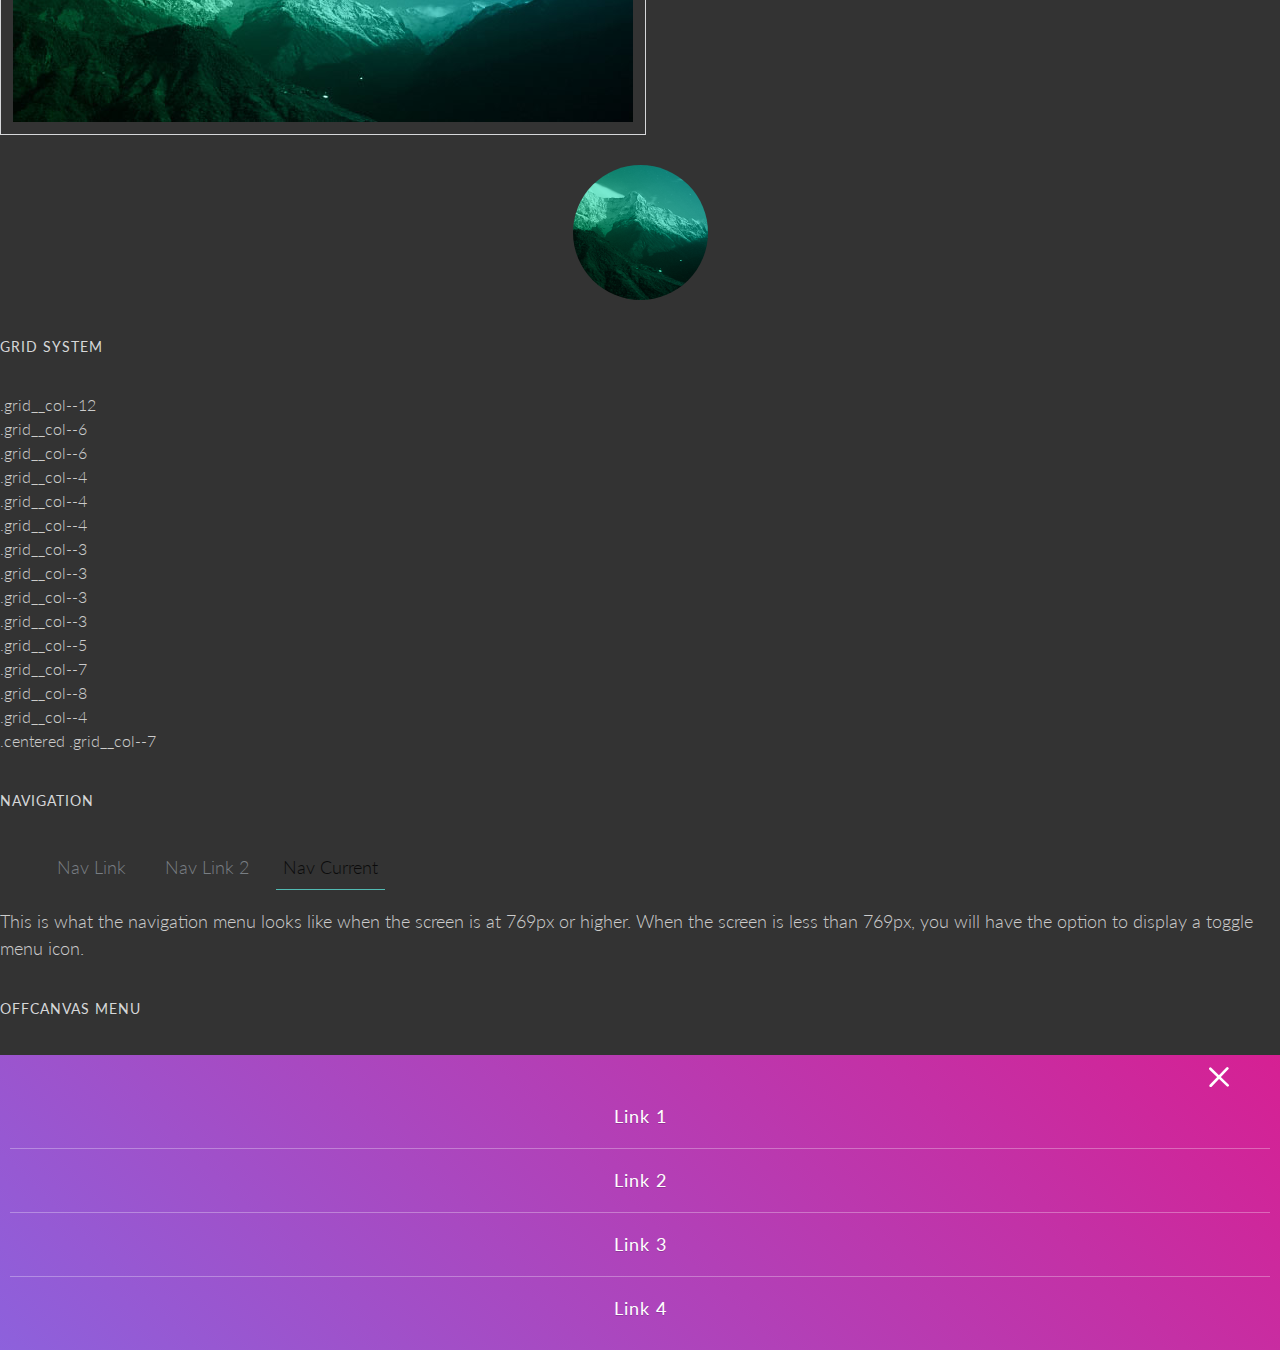
==== commit cac3d216: "maj démarrage compass" ====
--- a/4-compass/index.html
+++ b/4-compass/index.html
@@ -1,12 +1,12 @@
 <!DOCTYPE html>
-<html>
+<html  class="theme-alternative">
   <head>
     <title>Poly UI Kit</title>
     <meta name="viewport" content="width=device-width, initial-scale=1">
     <link rel="stylesheet" href="css/application.css">
     <link rel="shortcut icon" href="img/favicon.png">
   </head>
-  <body class="theme-default">
+  <body>
 
     <div class="grid is-hidden-mobile">
       <div class="grid__col--12">
--- a/4-compass/css/application.css
+++ b/4-compass/css/application.css
@@ -396,10 +396,17 @@
 
 body {
   font-family: 'Lato', 'Helvetica Neue', Helvetica, Arial, sans-serif;
-  color: #797e83;
   line-height: 1.5;
   font-size: 16px;
   font-weight: 300; }
+  .theme-default body {
+    color: #797e83; }
+  .theme-alternative body {
+    color: #ccc; }
+  .theme-default body {
+    background-color: #fff; }
+  .theme-alternative body {
+    background-color: #333; }
 
 h4 {
   margin-top: 2.625em;
@@ -545,46 +552,46 @@
       border-radius: 50%;
       right: -10px;
       top: -8px; }
-  .theme-default .progbar .progbar__status--default {
-    background-color: #45aea4; }
-  .theme-alternative .progbar .progbar__status--default {
-    background-color: #00b8f3; }
-  .theme-default .progbar .progbar__status--success {
-    background-color: #51c76c; }
-  .theme-alternative .progbar .progbar__status--success {
-    background-color: #19ff99; }
-  .theme-default .progbar .progbar__status--error {
-    background-color: #dd5d65; }
-  .theme-alternative .progbar .progbar__status--error {
-    background-color: #ff703b; }
-  .theme-default .progbar .progbar__status--warning {
-    background-color: #fc613f; }
-  .theme-alternative .progbar .progbar__status--warning {
-    background-color: #ffa03c; }
-  .theme-default .progbar .progbar__status--info {
-    background-color: #7f61b6; }
-  .theme-alternative .progbar .progbar__status--info {
-    background-color: #b618ff; }
-  .theme-default .progbar .progbar__status--default:after {
-    background-color: #45aea4; }
-  .theme-alternative .progbar .progbar__status--default:after {
-    background-color: #00b8f3; }
-  .theme-default .progbar .progbar__status--success:after {
-    background-color: #51c76c; }
-  .theme-alternative .progbar .progbar__status--success:after {
-    background-color: #19ff99; }
-  .theme-default .progbar .progbar__status--error:after {
-    background-color: #dd5d65; }
-  .theme-alternative .progbar .progbar__status--error:after {
-    background-color: #ff703b; }
-  .theme-default .progbar .progbar__status--warning:after {
-    background-color: #fc613f; }
-  .theme-alternative .progbar .progbar__status--warning:after {
-    background-color: #ffa03c; }
-  .theme-default .progbar .progbar__status--info:after {
-    background-color: #7f61b6; }
-  .theme-alternative .progbar .progbar__status--info:after {
-    background-color: #b618ff; }
+    .theme-default .progbar span.progbar__status--default {
+      background-color: #45aea4; }
+    .theme-alternative .progbar span.progbar__status--default {
+      background-color: #00b8f3; }
+    .theme-default .progbar span.progbar__status--default:after {
+      background-color: #45aea4; }
+    .theme-alternative .progbar span.progbar__status--default:after {
+      background-color: #00b8f3; }
+    .theme-default .progbar span.progbar__status--success {
+      background-color: #51c76c; }
+    .theme-alternative .progbar span.progbar__status--success {
+      background-color: #19ff99; }
+    .theme-default .progbar span.progbar__status--success:after {
+      background-color: #51c76c; }
+    .theme-alternative .progbar span.progbar__status--success:after {
+      background-color: #19ff99; }
+    .theme-default .progbar span.progbar__status--error {
+      background-color: #dd5d65; }
+    .theme-alternative .progbar span.progbar__status--error {
+      background-color: #ff703b; }
+    .theme-default .progbar span.progbar__status--error:after {
+      background-color: #dd5d65; }
+    .theme-alternative .progbar span.progbar__status--error:after {
+      background-color: #ff703b; }
+    .theme-default .progbar span.progbar__status--warning {
+      background-color: #fc613f; }
+    .theme-alternative .progbar span.progbar__status--warning {
+      background-color: #ffa03c; }
+    .theme-default .progbar span.progbar__status--warning:after {
+      background-color: #fc613f; }
+    .theme-alternative .progbar span.progbar__status--warning:after {
+      background-color: #ffa03c; }
+    .theme-default .progbar span.progbar__status--info {
+      background-color: #7f61b6; }
+    .theme-alternative .progbar span.progbar__status--info {
+      background-color: #b618ff; }
+    .theme-default .progbar span.progbar__status--info:after {
+      background-color: #7f61b6; }
+    .theme-alternative .progbar span.progbar__status--info:after {
+      background-color: #b618ff; }
 
 img {
   margin-bottom: 1.5em;
@@ -618,9 +625,11 @@
 .offcanvas {
   position: relative;
   padding: 0.625em;
-  letter-spacing: 1px;
-  background: #39add1;
-  background: linear-gradient(45deg, rgba(94, 206, 127, 0.8) 0%, #39add1 100%); }
+  letter-spacing: 1px; }
+  .theme-default .offcanvas {
+    background: linear-gradient(45deg, rgba(94, 206, 127, 0.8) 0%, #39add1 100%); }
+  .theme-alternative .offcanvas {
+    background: linear-gradient(45deg, #8d61dc 0%, #d62093 100%); }
   .offcanvas .icn--close {
     line-height: 0;
     cursor: pointer;
@@ -658,7 +667,4 @@
       text-shadow: 0 1px rgba(11, 11, 11, 0.2);
       font-size: 1.125em; }
 
-body {
-  color: blue; }
-
 /*# sourceMappingURL=application.css.map */
